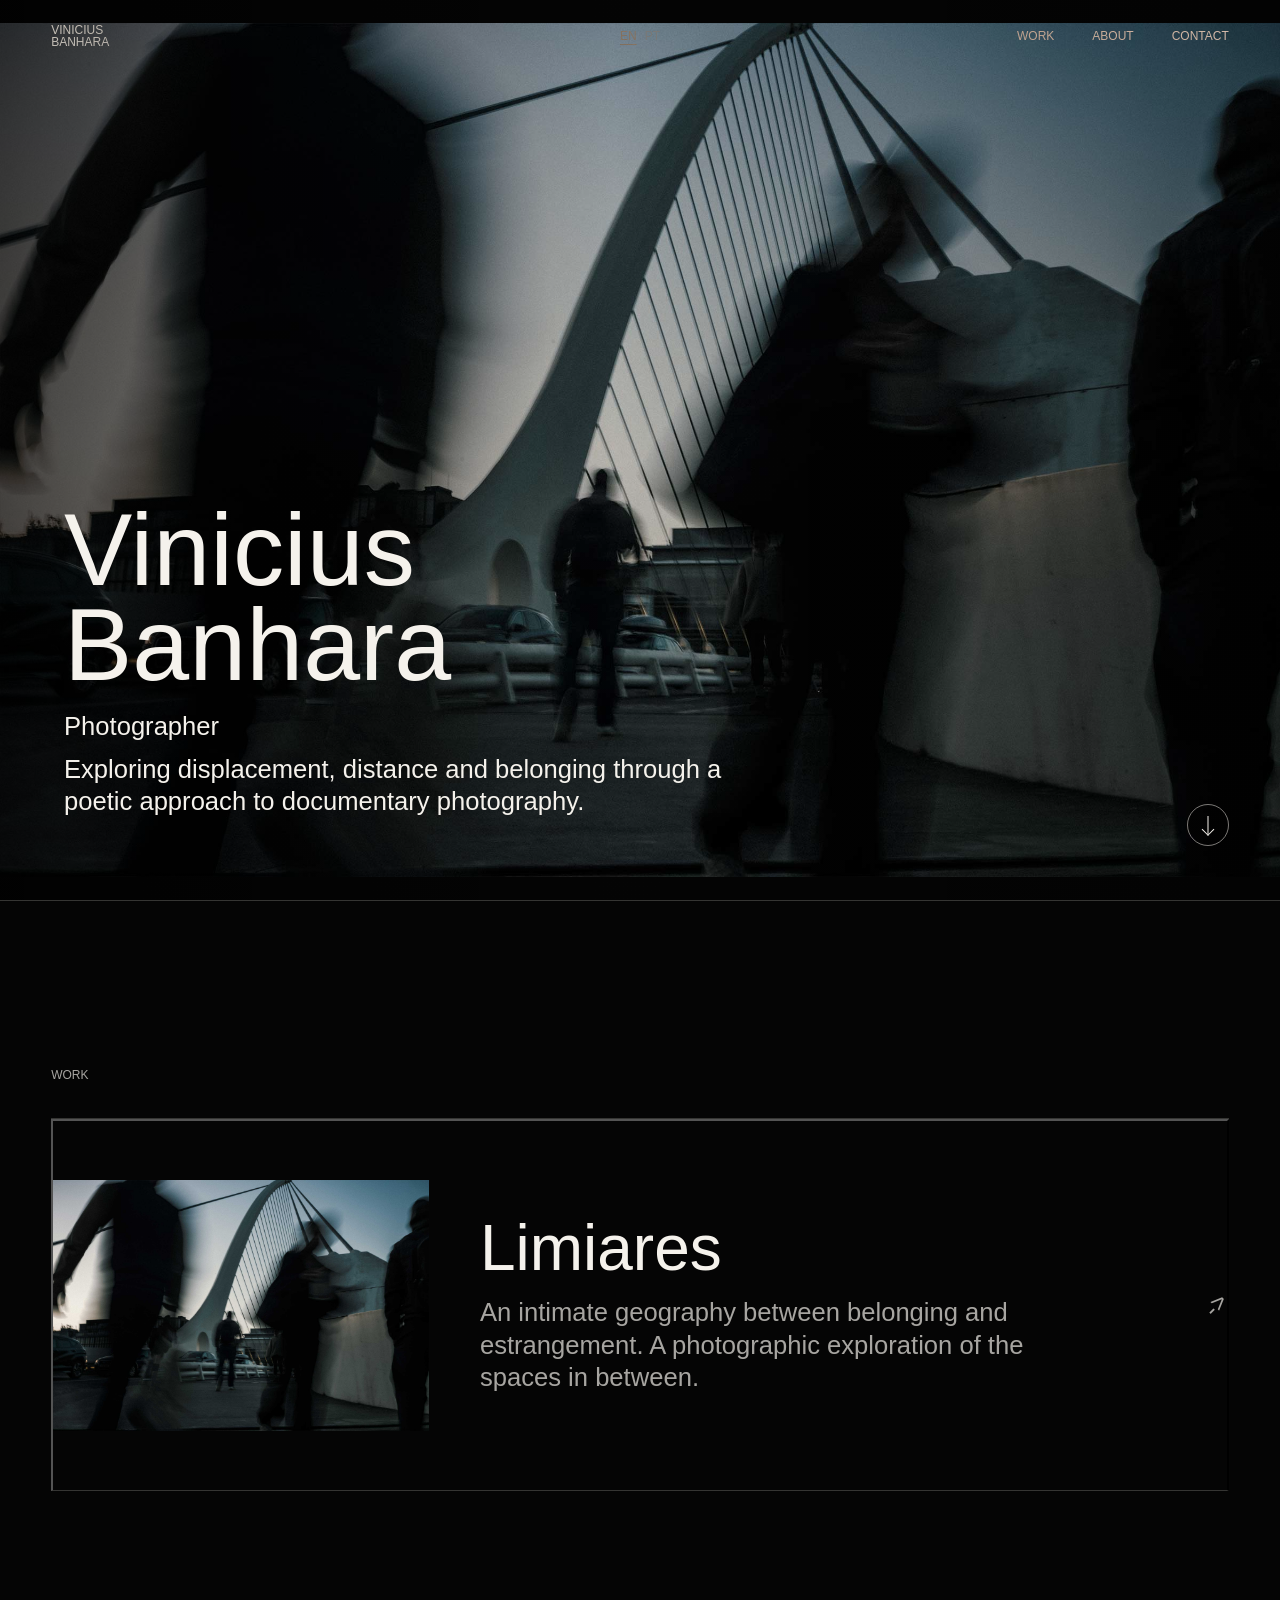
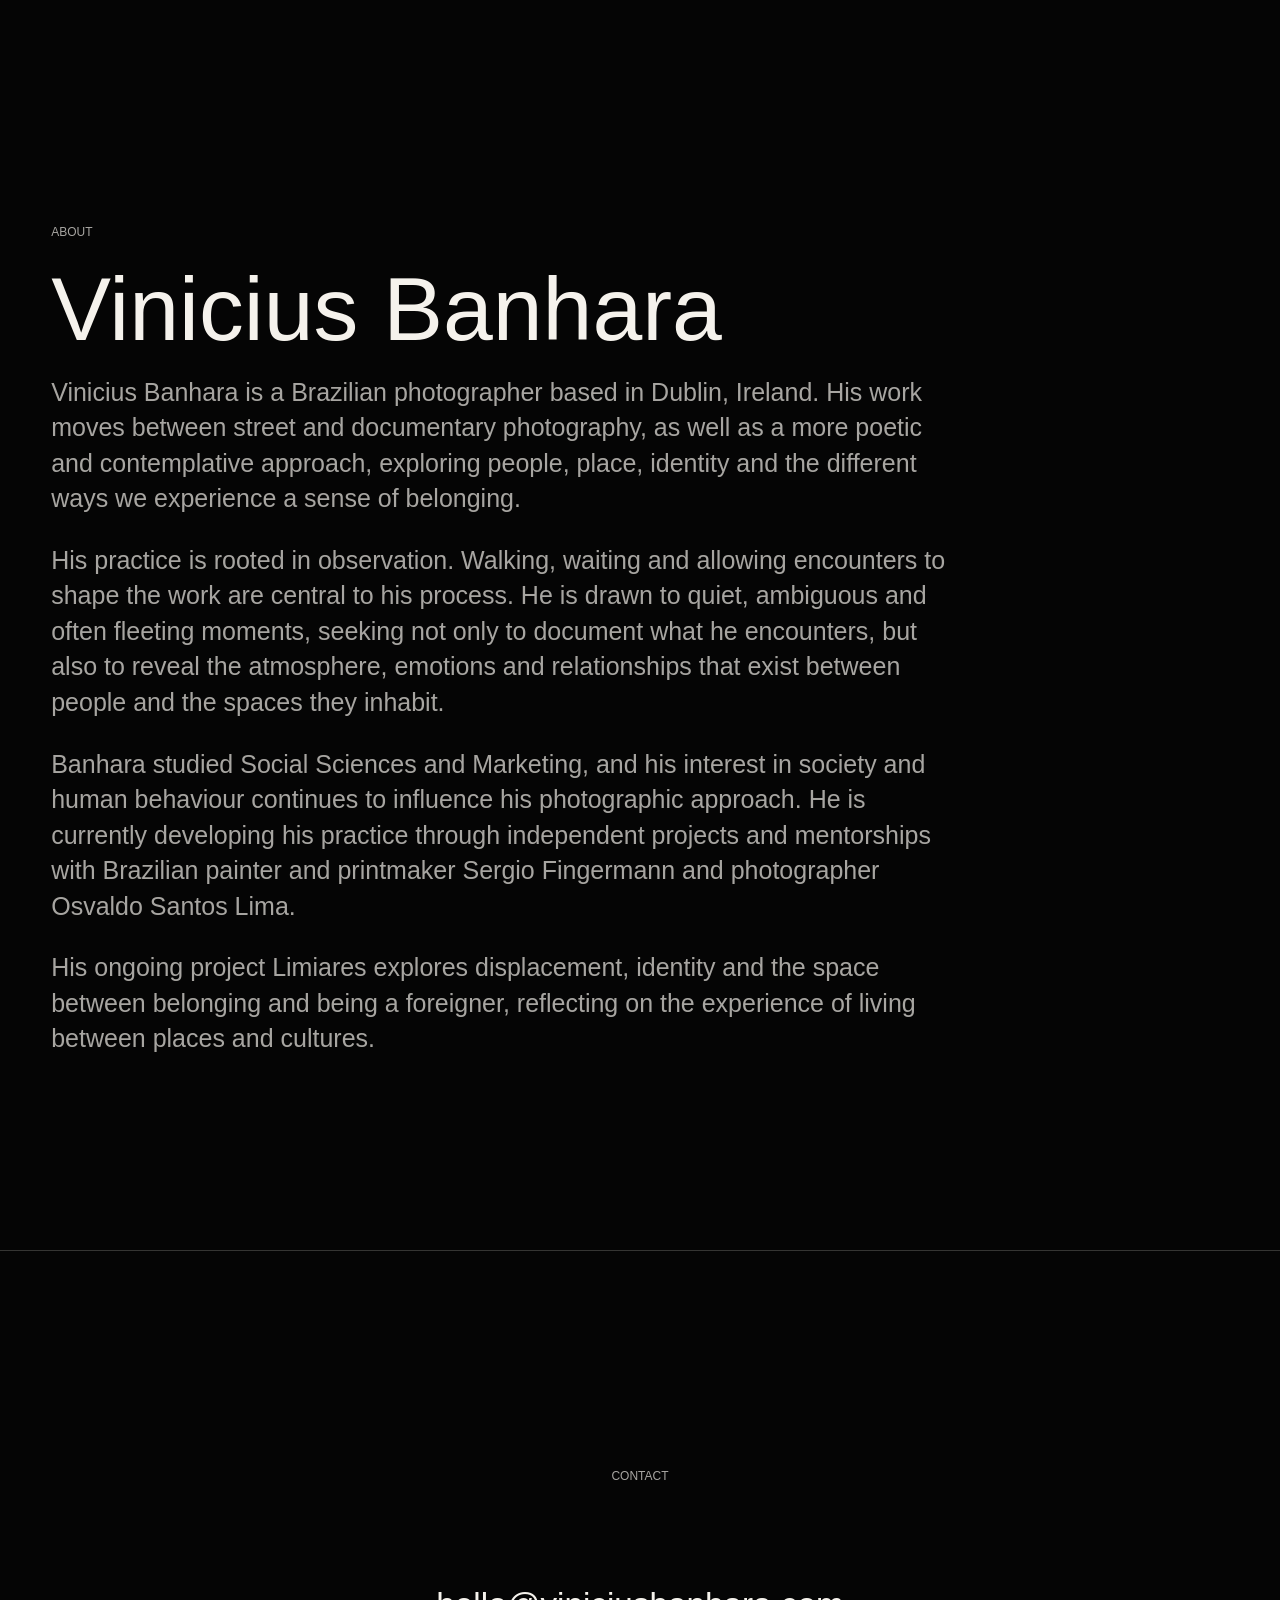
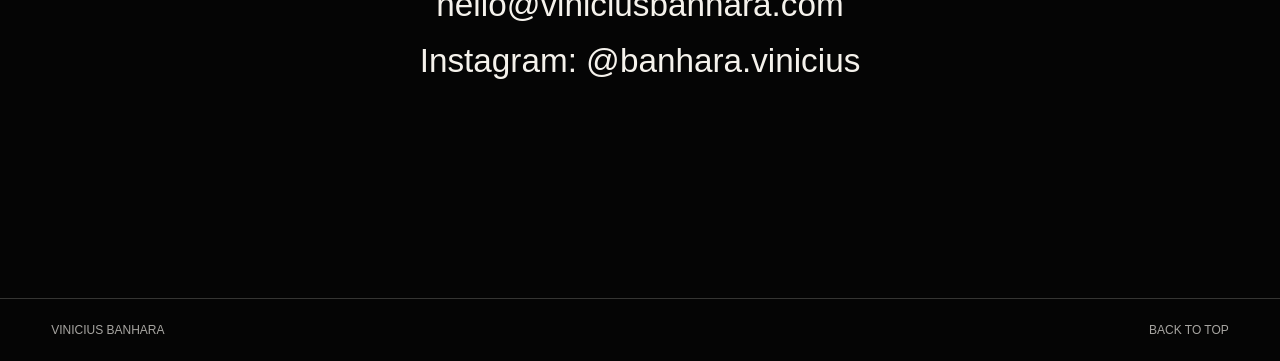
==== public/index.html @ 07225d5d "Serve Cloudflare assets from public directory" ====
<!doctype html>
<html lang="en">
  <head>
    <meta charset="utf-8">
    <meta name="viewport" content="width=device-width, initial-scale=1">
    <title>Vinicius Banhara - Photography</title>
    <meta name="description" content="Documentary photography by Vinicius Banhara, a Brazilian photographer based in Dublin.">
    <link rel="stylesheet" href="styles.css">
  </head>
  <body>
    <div class="grain" aria-hidden="true"></div>
    <div class="cursor" aria-hidden="true"></div>

    <header class="site-header" data-invert>
      <a class="brand" href="#home" aria-label="Vinicius Banhara home">
        <span>Vinicius</span>
        <span>Banhara</span>
      </a>
      <div class="language-switch" aria-label="Language">
        <button type="button" data-language="en" aria-pressed="true">EN</button>
        <button type="button" data-language="pt" aria-pressed="false">PT</button>
      </div>
      <button class="menu-toggle" type="button" aria-controls="siteNav" aria-expanded="false">
        <span class="menu-label">Menu</span>
        <span class="menu-icon" aria-hidden="true"></span>
      </button>
      <nav class="site-nav" id="siteNav" aria-label="Primary navigation">
        <a href="#work">Work</a>
        <a href="#about">About</a>
        <a href="#contact">Contact</a>
      </nav>
    </header>

    <main>
      <section id="home" class="hero-stack" aria-label="Selected photographs">
        <article class="hero-frame is-active">
          <img src="assets/limiares/limiares-01.jpg" alt="Photograph from the Limiares series.">
        </article>
        <article class="hero-frame">
          <img src="assets/limiares/limiares-02.jpg" alt="Photograph from the Limiares series.">
        </article>
        <article class="hero-frame">
          <img src="assets/limiares/limiares-03.jpg" alt="Photograph from the Limiares series.">
        </article>
        <article class="hero-frame">
          <img src="assets/limiares/limiares-04.jpg" alt="Photograph from the Limiares series.">
        </article>
        <article class="hero-frame">
          <img src="assets/limiares/limiares-05.jpg" alt="Photograph from the Limiares series.">
        </article>
        <div class="hero-caption">
          <h1>Vinicius Banhara</h1>
          <p>Photographer</p>
          <p>Exploring displacement, distance and belonging through a poetic approach to documentary photography.</p>
        </div>
        <button class="scroll-cue" type="button" data-scroll-target="#work" aria-label="Scroll to work">
          <span></span>
        </button>
      </section>

      <section id="work" class="section work-section">
        <div class="section-kicker">Work</div>
        <div class="project-list" id="projectList" aria-label="Photography projects"></div>
      </section>

      <section id="about" class="section about-section">
        <div class="about-copy">
          <div class="section-kicker">About</div>
          <h2>Vinicius Banhara</h2>
          <p>Vinicius Banhara is a Brazilian photographer based in Dublin, Ireland. His work moves between street and documentary photography, as well as a more poetic and contemplative approach, exploring people, place, identity and the different ways we experience a sense of belonging.</p>
          <p>His practice is rooted in observation. Walking, waiting and allowing encounters to shape the work are central to his process. He is drawn to quiet, ambiguous and often fleeting moments, seeking not only to document what he encounters, but also to reveal the atmosphere, emotions and relationships that exist between people and the spaces they inhabit.</p>
          <p>Banhara studied Social Sciences and Marketing, and his interest in society and human behaviour continues to influence his photographic approach. He is currently developing his practice through independent projects and mentorships with Brazilian painter and printmaker Sergio Fingermann and photographer Osvaldo Santos Lima.</p>
          <p>His ongoing project <em>Limiares</em> explores displacement, identity and the space between belonging and being a foreigner, reflecting on the experience of living between places and cultures.</p>
        </div>
      </section>

      <section id="contact" class="section contact-section">
        <div>
          <div class="section-kicker">Contact</div>
        </div>
        <address>
          <a href="mailto:hello@viniciusbanhara.com">hello@viniciusbanhara.com</a>
          <a href="https://www.instagram.com/banhara.vinicius/" target="_blank" rel="noreferrer">Instagram: @banhara.vinicius</a>
        </address>
      </section>
    </main>

    <footer class="site-footer">
      <span>Vinicius Banhara</span>
      <a href="#home">Back to top</a>
    </footer>

    <aside class="project-view" id="projectView" aria-hidden="true" aria-label="Project details">
      <button class="close-project" type="button" aria-label="Close project">Close</button>
      <div class="project-view-header">
        <p id="projectCounter"></p>
        <h2 id="projectTitle"></h2>
        <div id="projectText"></div>
      </div>
      <div class="project-preface" id="projectPreface"></div>
      <div class="project-images" id="projectImages"></div>
    </aside>

    <script src="projects-data.js"></script>
    <script src="script.js"></script>
  </body>
</html>
---- public/styles.css ----
:root {
  --black: #050505;
  --white: #f5f2ec;
  --paper: #e8e3da;
  --muted: rgba(245, 242, 236, 0.68);
  --line: rgba(245, 242, 236, 0.2);
  --dark-line: rgba(5, 5, 5, 0.16);
  --header-h: 72px;
}

* {
  box-sizing: border-box;
}

html {
  scroll-behavior: smooth;
  background: var(--black);
}

body {
  margin: 0;
  color: var(--white);
  background: var(--black);
  font-family: Arial, Helvetica, sans-serif;
  letter-spacing: 0;
  cursor: auto;
}

body.menu-open {
  overflow: hidden;
}

img {
  display: block;
  width: 100%;
}

a {
  color: inherit;
  text-decoration: none;
}

button {
  font: inherit;
}

.grain {
  display: none;
}

.cursor {
  display: none;
}

.site-header {
  position: fixed;
  top: 0;
  left: 0;
  right: 0;
  z-index: 50;
  height: var(--header-h);
  display: flex;
  align-items: center;
  justify-content: space-between;
  padding: 22px clamp(18px, 4vw, 54px);
  color: var(--white);
  mix-blend-mode: difference;
  transition: background 220ms ease, color 220ms ease, box-shadow 220ms ease, padding 220ms ease, height 220ms ease;
}

.site-header.is-solid {
  height: 58px;
  padding-top: 16px;
  padding-bottom: 16px;
  color: var(--black);
  background: rgba(245, 242, 236, 0.96);
  box-shadow: 0 1px 0 rgba(5, 5, 5, 0.12);
  mix-blend-mode: normal;
  backdrop-filter: blur(12px);
}

.brand {
  position: relative;
  z-index: 2;
  display: grid;
  gap: 0;
  font-size: 12px;
  line-height: 1;
  text-transform: uppercase;
}

.site-nav {
  display: flex;
  gap: clamp(16px, 3vw, 38px);
  font-size: 12px;
  text-transform: uppercase;
}

.language-switch {
  position: absolute;
  left: 50%;
  display: inline-flex;
  gap: 8px;
  transform: translateX(-50%);
  font-size: 12px;
  text-transform: uppercase;
}

.language-switch button {
  padding: 0;
  border: 0;
  color: currentColor;
  background: transparent;
  opacity: 0.45;
  cursor: pointer;
}

.language-switch button.is-active {
  opacity: 1;
  text-decoration: underline;
  text-underline-offset: 4px;
}

.menu-toggle {
  position: relative;
  z-index: 2;
  display: none;
  align-items: center;
  justify-content: flex-end;
  gap: 12px;
  min-width: 96px;
  min-height: 44px;
  padding: 0 0 0 16px;
  border: 0;
  color: currentColor;
  background: transparent;
  font-size: 12px;
  line-height: 1;
  text-transform: uppercase;
  touch-action: manipulation;
  cursor: pointer;
}

.menu-icon {
  position: relative;
  display: block;
  width: 34px;
  height: 12px;
}

.menu-icon::before,
.menu-icon::after {
  content: "";
  position: absolute;
  left: 0;
  width: 100%;
  height: 1px;
  background: currentColor;
  transition: top 220ms ease, transform 220ms ease;
}

.menu-icon::before {
  top: 1px;
}

.menu-icon::after {
  top: 10px;
}

.site-nav a,
.site-footer a,
address a {
  position: relative;
}

.site-nav a::after,
.site-footer a::after,
address a::after {
  content: "";
  position: absolute;
  left: 0;
  right: 0;
  bottom: -5px;
  height: 1px;
  background: currentColor;
  transform: scaleX(0);
  transform-origin: left;
  transition: transform 220ms ease;
}

.site-nav a:hover::after,
.site-footer a:hover::after,
address a:hover::after {
  transform: scaleX(1);
}

.hero-stack {
  position: relative;
  height: 100svh;
  min-height: 620px;
  overflow: hidden;
  background: var(--black);
}

.hero-frame {
  position: absolute;
  inset: 0;
  height: 100%;
  overflow: hidden;
  background: var(--black);
  opacity: 0;
  transition: opacity 1200ms ease;
}

.hero-frame img {
  height: 100%;
  object-fit: contain;
  filter: none;
  opacity: 1;
}

.hero-frame.is-active {
  opacity: 1;
}

.hero-frame::after {
  content: "";
  position: absolute;
  inset: 0;
  background: linear-gradient(90deg, rgba(0,0,0,0.72), rgba(0,0,0,0.18) 48%, rgba(0,0,0,0.42));
}

.hero-caption {
  position: absolute;
  z-index: 20;
  left: clamp(18px, 5vw, 72px);
  bottom: clamp(32px, 8vh, 96px);
  width: min(680px, calc(100vw - 36px));
  pointer-events: none;
}

.eyebrow,
.section-kicker,
.caption-meta,
.project-card span,
.print-card span,
.project-view-header p {
  margin: 0;
  font-size: 12px;
  line-height: 1.35;
  text-transform: uppercase;
  color: var(--muted);
}

.hero-caption h1 {
  margin: 18px 0 18px;
  max-width: 760px;
  font-size: clamp(48px, 8vw, 112px);
  line-height: 0.92;
  font-weight: 400;
}

.hero-caption p {
  margin: 0 0 10px;
  max-width: 720px;
  font-size: clamp(18px, 2vw, 28px);
  line-height: 1.28;
}

.scroll-cue {
  position: fixed;
  right: clamp(18px, 4vw, 54px);
  bottom: clamp(28px, 6vh, 72px);
  z-index: 24;
  width: 42px;
  height: 42px;
  padding: 0;
  border: 1px solid rgba(245,242,236,0.5);
  border-radius: 50%;
  color: var(--white);
  background: transparent;
  cursor: pointer;
}

.scroll-cue span {
  position: absolute;
  left: 50%;
  top: 11px;
  width: 1px;
  height: 18px;
  background: currentColor;
  transform: translateX(-50%);
}

.scroll-cue span::after {
  content: "";
  position: absolute;
  left: -4px;
  bottom: 0;
  width: 8px;
  height: 8px;
  border-right: 1px solid currentColor;
  border-bottom: 1px solid currentColor;
  transform: rotate(45deg);
}

.section {
  position: relative;
  z-index: 30;
  padding: clamp(96px, 13vw, 180px) clamp(18px, 4vw, 54px);
  background: var(--black);
}

.work-section {
  border-top: 1px solid var(--line);
}

.project-list {
  margin-top: 34px;
  border-top: 1px solid var(--line);
}

.project-card {
  display: grid;
  grid-template-columns: minmax(220px, 0.62fr) 1fr 90px;
  gap: clamp(16px, 4vw, 52px);
  align-items: center;
  min-height: 360px;
  padding: 44px 0;
  border-bottom: 1px solid var(--line);
  color: var(--white);
  background: transparent;
  width: 100%;
  text-align: left;
  cursor: pointer;
}

.project-card img {
  aspect-ratio: 4 / 3;
  object-fit: contain;
  filter: grayscale(1) contrast(1.08);
  background: var(--black);
}

.project-card.is-unfiltered img {
  filter: none;
  object-fit: contain;
  background: var(--black);
}

.project-card h3 {
  margin: 0;
  font-size: clamp(30px, 5vw, 76px);
  line-height: 0.95;
  font-weight: 400;
}

.project-card p {
  margin: 18px 0 0;
  max-width: 560px;
  color: var(--muted);
  font-size: clamp(18px, 2vw, 28px);
  line-height: 1.26;
}

.project-card .arrow {
  justify-self: end;
  font-size: 24px;
  transform: rotate(-45deg);
  transition: transform 220ms ease;
}

.project-card:hover .arrow {
  transform: translateX(8px) rotate(-45deg);
}

.prints-section {
  display: none;
  background: var(--paper);
  color: var(--black);
}

.prints-section .section-kicker,
.prints-section .print-card span {
  color: rgba(5, 5, 5, 0.58);
}

.prints-grid {
  display: grid;
  grid-template-columns: 1.15fr 0.8fr 0.8fr;
  gap: clamp(18px, 3vw, 34px);
  align-items: end;
}

.print-lead h2 {
  margin: 24px 0 18px;
  max-width: 620px;
  font-size: clamp(38px, 6vw, 86px);
  line-height: 0.94;
  font-weight: 400;
}

.print-lead p {
  margin: 0;
  max-width: 430px;
  line-height: 1.55;
}

.print-card {
  border-top: 1px solid var(--dark-line);
  padding-top: 18px;
}

.print-card img {
  aspect-ratio: 4 / 5;
  object-fit: cover;
  filter: grayscale(1);
  margin-bottom: 18px;
}

.print-card p {
  margin: 0 0 6px;
}

.about-section {
  display: block;
  min-height: 100vh;
}

.portrait-wrap {
  max-width: 280px;
  overflow: hidden;
  border: 1px solid var(--line);
}

.portrait-wrap img {
  aspect-ratio: 1;
  height: auto;
  object-fit: cover;
  filter: grayscale(1) contrast(1.12);
}

.about-copy h2,
.contact-section h2 {
  margin: 28px 0 24px;
  font-size: clamp(42px, 7vw, 98px);
  line-height: 0.92;
  font-weight: 400;
}

.about-copy p {
  margin: 0 0 1.05em;
  max-width: 900px;
  font-size: clamp(18px, 2vw, 25px);
  line-height: 1.42;
  color: var(--muted);
}

.contact-section {
  display: grid;
  justify-items: center;
  text-align: center;
  min-height: 72vh;
  align-items: center;
  border-top: 1px solid var(--line);
}

address {
  display: grid;
  gap: 18px;
  font-style: normal;
  font-size: clamp(20px, 2.6vw, 34px);
  justify-items: center;
}

.site-footer {
  position: relative;
  z-index: 30;
  display: flex;
  justify-content: space-between;
  padding: 24px clamp(18px, 4vw, 54px);
  border-top: 1px solid var(--line);
  color: var(--muted);
  background: var(--black);
  font-size: 12px;
  text-transform: uppercase;
}

.project-view {
  position: fixed;
  inset: 0;
  z-index: 70;
  overflow: auto;
  background: var(--paper);
  color: var(--black);
  transform: translateY(100%);
  transition: transform 520ms cubic-bezier(.16, 1, .3, 1);
  visibility: hidden;
}

.project-view.is-open {
  transform: translateY(0);
  visibility: visible;
}

.close-project {
  position: fixed;
  top: calc(var(--header-h) + 18px);
  right: clamp(18px, 4vw, 54px);
  z-index: 2;
  padding: 0;
  border: 0;
  border-bottom: 1px solid currentColor;
  background: transparent;
  color: var(--black);
  text-transform: uppercase;
  cursor: pointer;
}

.project-view-header {
  min-height: 82vh;
  display: grid;
  align-content: end;
  padding: 96px clamp(18px, 4vw, 54px) 54px;
}

.project-view-header h2 {
  margin: 18px 0 22px;
  max-width: 980px;
  font-size: clamp(52px, 10vw, 160px);
  line-height: 0.86;
  font-weight: 400;
}

.project-view-header p {
  color: rgba(5, 5, 5, 0.6);
}

#projectText {
  max-width: 560px;
  text-transform: none;
}

#projectText p {
  margin: 0 0 0.95em;
  font-size: clamp(18px, 2vw, 28px);
  line-height: 1.32;
}

.project-preface {
  padding: 0 clamp(18px, 4vw, 54px) clamp(60px, 8vw, 110px);
}

.project-preface:empty {
  display: none;
}

.project-preface-inner {
  max-width: 780px;
  margin-left: auto;
  border-top: 1px solid var(--dark-line);
  padding-top: clamp(24px, 4vw, 44px);
}

.project-preface-inner p {
  margin: 0 0 1.1em;
  font-size: clamp(17px, 1.55vw, 23px);
  line-height: 1.58;
}

.project-images {
  display: grid;
  gap: clamp(24px, 8vw, 120px);
  padding: 0 clamp(18px, 4vw, 54px) clamp(80px, 10vw, 150px);
}

.project-images img {
  width: min(100%, 1280px);
  max-height: 92vh;
  object-fit: contain;
  filter: grayscale(1) contrast(1.05);
}

.project-view.is-unfiltered .project-images img {
  filter: none;
  height: auto;
  max-height: none;
  object-fit: contain;
}

.project-images figure {
  margin: 0;
}

.project-images figure:nth-child(even) {
  justify-self: end;
  width: min(78vw, 940px);
}

.project-images figure:nth-child(odd) {
  justify-self: start;
  width: min(88vw, 1220px);
}

.project-images figcaption {
  margin-top: 12px;
  color: rgba(5, 5, 5, 0.55);
  font-size: 12px;
  text-transform: uppercase;
}

@media (max-width: 820px) {
  body {
    cursor: auto;
  }

  .cursor {
    display: none;
  }

  .site-header {
    z-index: 90;
    align-items: center;
    height: 72px;
    padding: 18px 20px;
    mix-blend-mode: normal;
  }

  .site-header.is-solid {
    height: 58px;
    padding-top: 14px;
    padding-bottom: 14px;
  }

  .menu-toggle {
    display: inline-flex;
    position: relative;
    z-index: 5;
    cursor: pointer;
  }

  .site-nav {
    position: fixed;
    inset: 0;
    z-index: 1;
    display: grid;
    align-content: start;
    justify-items: start;
    gap: clamp(14px, 3vh, 26px);
    width: 100%;
    max-width: 100%;
    min-height: 100dvh;
    padding: clamp(104px, 16vh, 132px) 20px 34px;
    overflow-y: auto;
    color: var(--white);
    background: rgba(5, 5, 5, 0.98);
    font-size: clamp(48px, 14vw, 84px);
    line-height: 0.88;
    letter-spacing: 0;
    opacity: 0;
    pointer-events: none;
    transform: translateY(-18px);
    transition: opacity 260ms ease, transform 360ms cubic-bezier(.16, 1, .3, 1);
  }

  .site-nav::after {
    content: "Brazilian photographer based in Dublin";
    align-self: end;
    margin-top: clamp(36px, 8vh, 72px);
    color: var(--muted);
    font-size: 12px;
    line-height: 1.35;
    text-transform: uppercase;
  }

  .site-nav a::after {
    bottom: -10px;
  }

  body.menu-open .site-header {
    color: var(--white);
    height: 72px;
    padding-top: 18px;
    padding-bottom: 18px;
    background: rgba(5, 5, 5, 0.98);
    box-shadow: none;
  }

  body.menu-open .site-nav {
    opacity: 1;
    pointer-events: auto;
    transform: translateY(0);
  }

  body.menu-open .menu-label {
    font-size: 0;
  }

  body.menu-open .menu-label::after {
    content: "Close";
    font-size: 12px;
  }

  body[data-language="pt"].menu-open .menu-label::after {
    content: "Fechar";
  }

  body.menu-open .menu-icon::before {
    top: 6px;
    transform: rotate(42deg);
  }

  body.menu-open .menu-icon::after {
    top: 6px;
    transform: rotate(-42deg);
  }

  .hero-caption {
    position: absolute;
    top: 54vh;
    bottom: auto;
  }

  .scroll-cue {
    display: none;
  }

  .about-section,
  .contact-section,
  .prints-grid {
    grid-template-columns: 1fr;
  }

  .project-card {
    grid-template-columns: 1fr;
    min-height: auto;
  }

  .project-card p {
    grid-column: auto;
  }

  .project-card .arrow {
    grid-column: auto;
    grid-row: auto;
    justify-self: start;
  }

  .print-card img {
    aspect-ratio: 16 / 11;
  }

  .about-section {
    min-height: auto;
  }

  .project-view-header {
    min-height: 68vh;
    padding-top: 120px;
  }

  .close-project {
    top: 92px;
    right: 20px;
  }
}

@media (prefers-reduced-motion: reduce) {
  *,
  *::before,
  *::after {
    scroll-behavior: auto !important;
    transition: none !important;
    animation: none !important;
  }
}
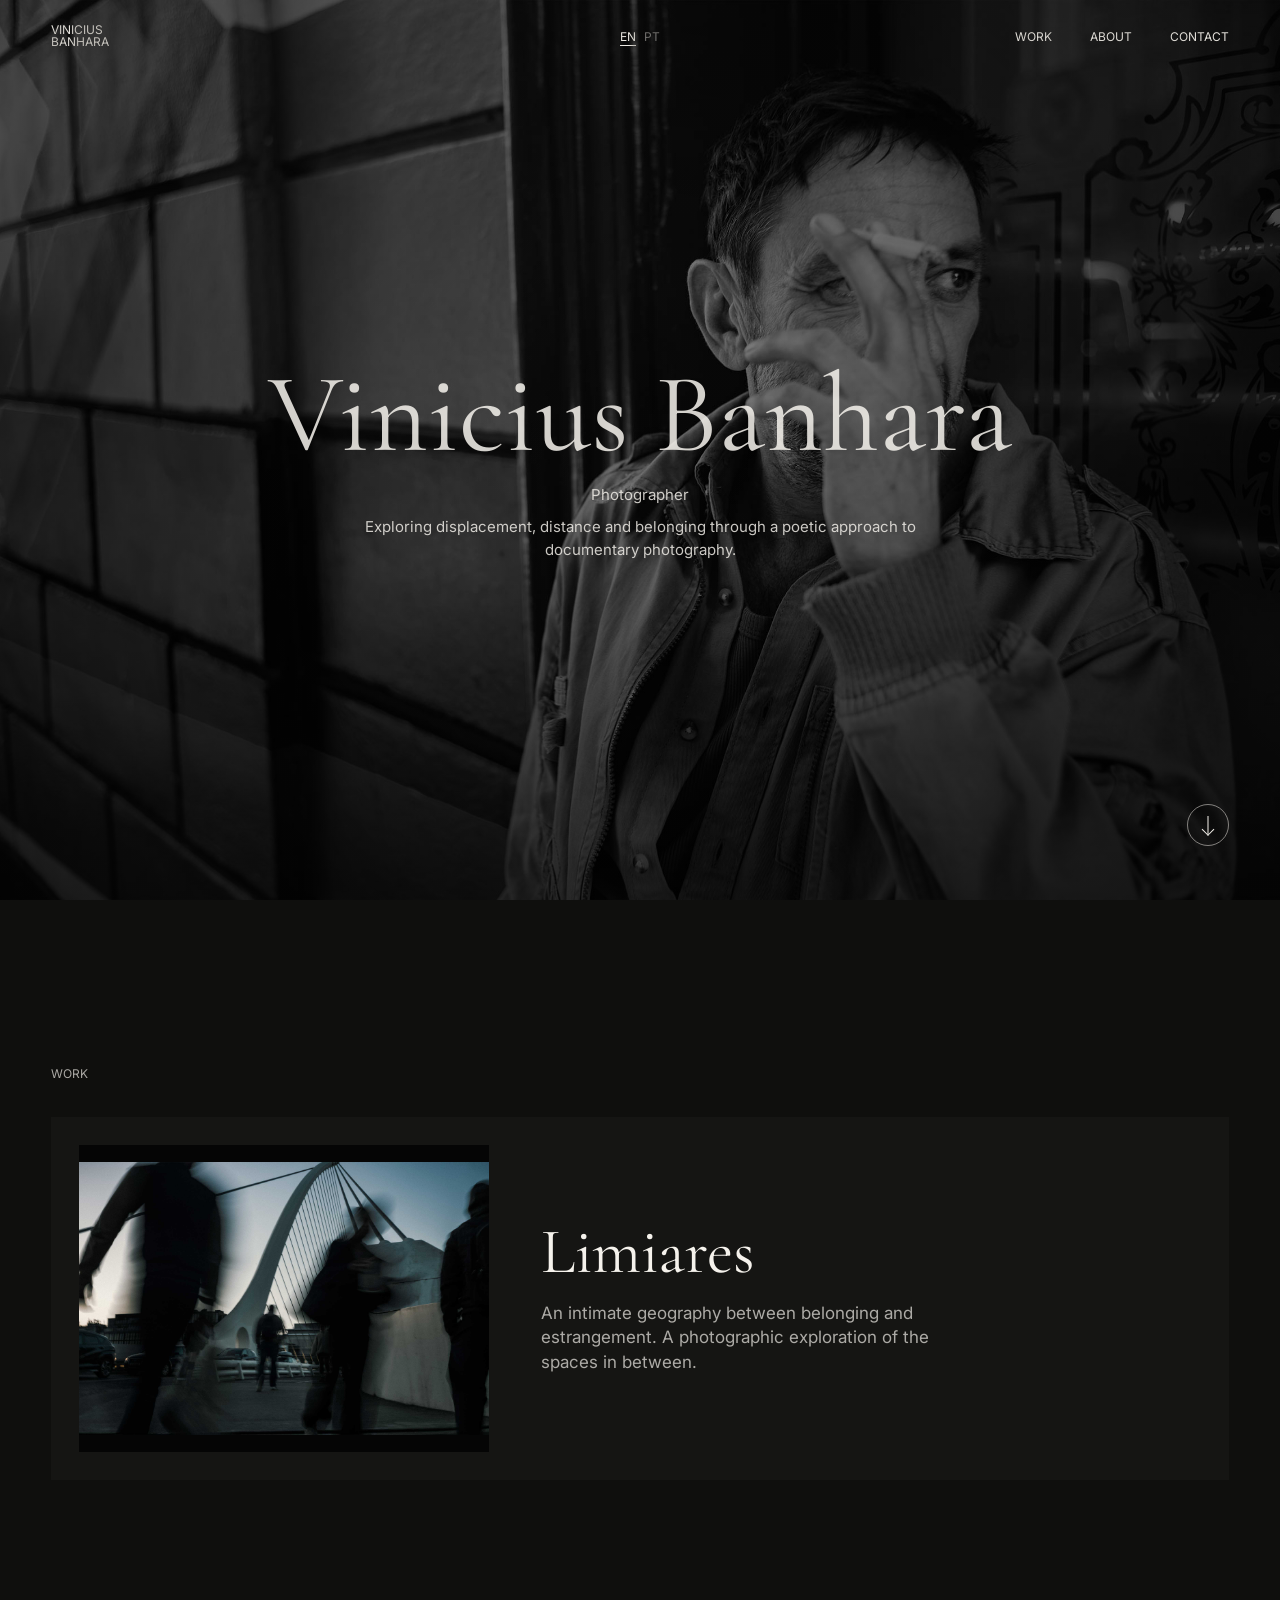
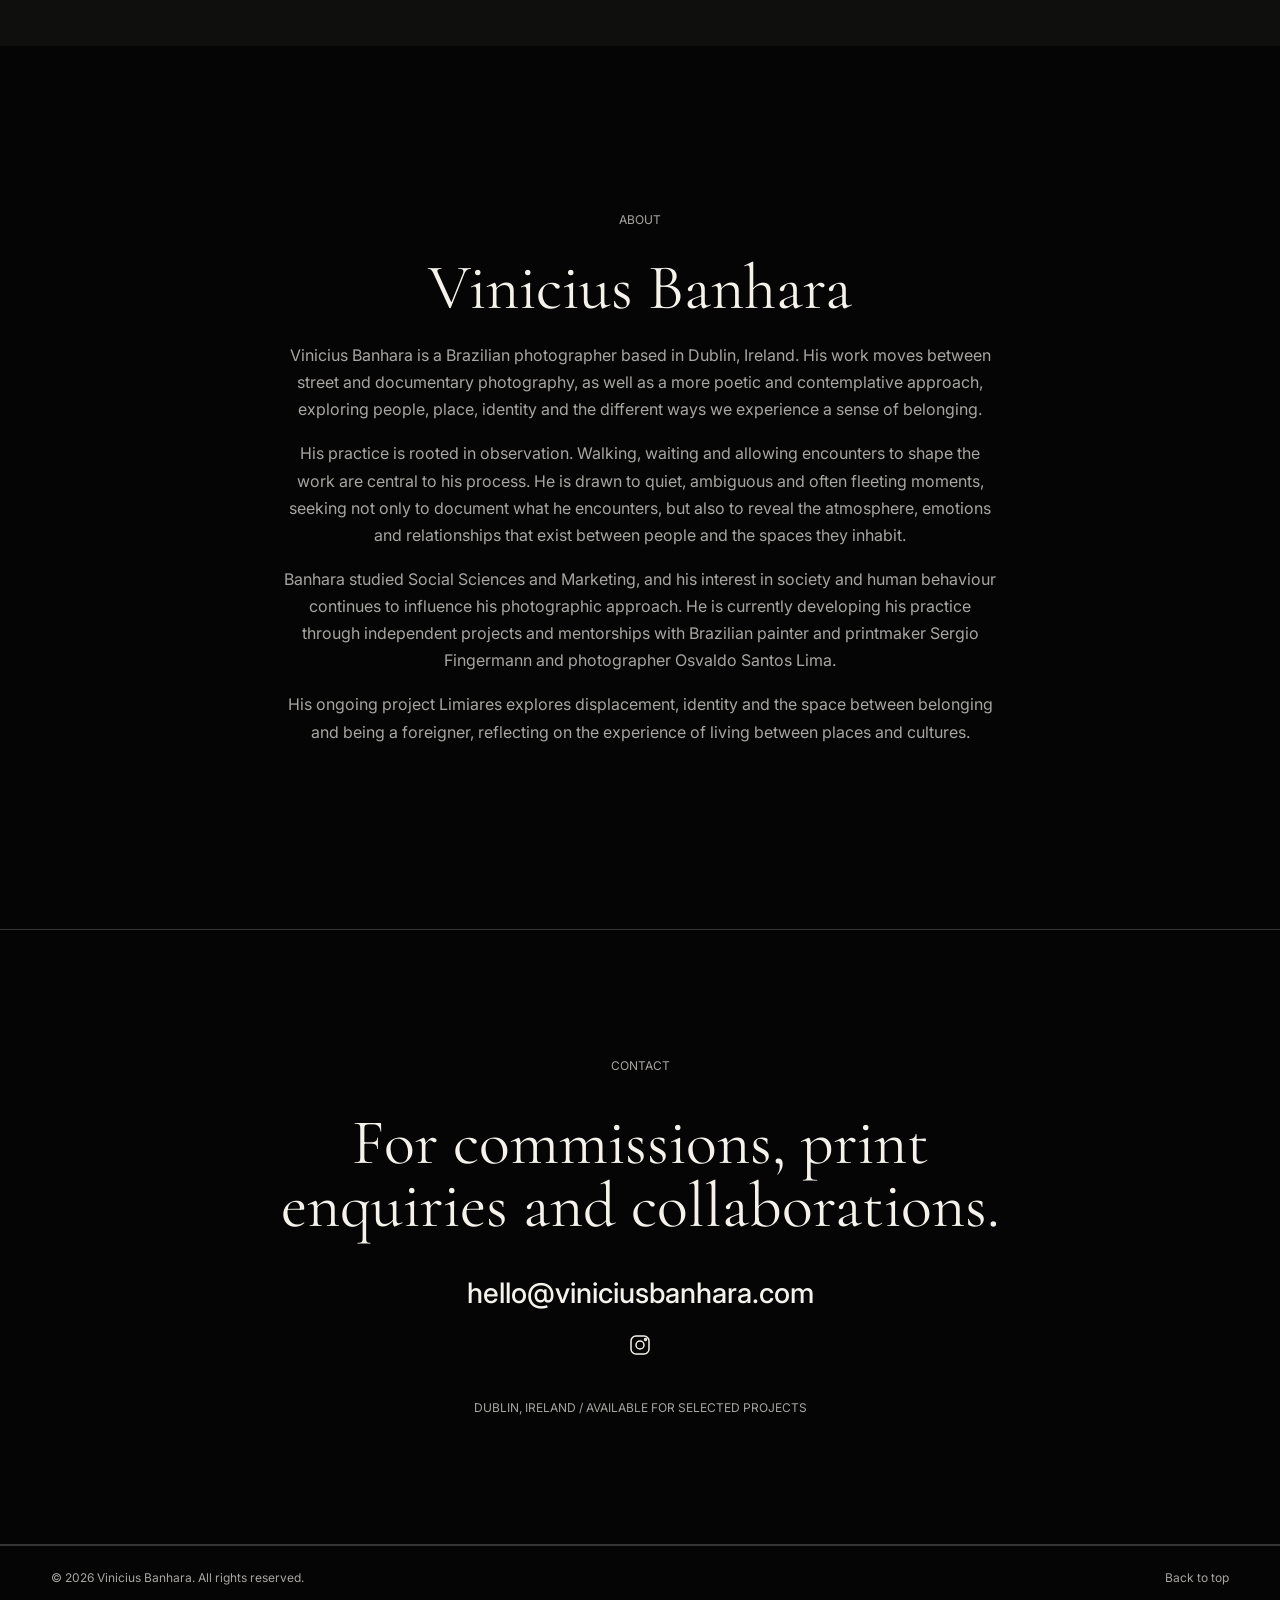
==== commit 5567d784: "Update portfolio gallery and contact layout" ====
--- a/public/index.html
+++ b/public/index.html
@@ -5,7 +5,7 @@
     <meta name="viewport" content="width=device-width, initial-scale=1">
     <title>Vinicius Banhara - Photography</title>
     <meta name="description" content="Documentary photography by Vinicius Banhara, a Brazilian photographer based in Dublin.">
-    <link rel="stylesheet" href="styles.css">
+    <link rel="stylesheet" href="styles.css?v=20260831-v4">
   </head>
   <body>
     <div class="grain" aria-hidden="true"></div>
@@ -34,19 +34,19 @@
     <main>
       <section id="home" class="hero-stack" aria-label="Selected photographs">
         <article class="hero-frame is-active">
-          <img src="assets/limiares/limiares-01.jpg" alt="Photograph from the Limiares series.">
+          <img src="assets/home/home-01.jpg" alt="Vinicius Banhara hero photograph.">
         </article>
         <article class="hero-frame">
-          <img src="assets/limiares/limiares-02.jpg" alt="Photograph from the Limiares series.">
+          <img src="assets/home/home-02.jpg" alt="Vinicius Banhara hero photograph.">
         </article>
         <article class="hero-frame">
-          <img src="assets/limiares/limiares-03.jpg" alt="Photograph from the Limiares series.">
+          <img src="assets/home/home-03.jpg" alt="Vinicius Banhara hero photograph.">
         </article>
         <article class="hero-frame">
-          <img src="assets/limiares/limiares-04.jpg" alt="Photograph from the Limiares series.">
+          <img src="assets/home/home-04.jpg" alt="Vinicius Banhara hero photograph.">
         </article>
         <article class="hero-frame">
-          <img src="assets/limiares/limiares-05.jpg" alt="Photograph from the Limiares series.">
+          <img src="assets/home/home-05.jpg" alt="Vinicius Banhara hero photograph.">
         </article>
         <div class="hero-caption">
           <h1>Vinicius Banhara</h1>
@@ -75,18 +75,26 @@
       </section>
 
       <section id="contact" class="section contact-section">
-        <div>
+        <div class="contact-inner">
           <div class="section-kicker">Contact</div>
+          <p class="contact-note">For commissions, print enquiries and collaborations.</p>
+          <address>
+            <a class="contact-email" href="mailto:hello@viniciusbanhara.com">hello@viniciusbanhara.com</a>
+            <a class="instagram-link" href="https://www.instagram.com/banhara.vinicius/" target="_blank" rel="noreferrer" aria-label="Instagram">
+              <svg viewBox="0 0 24 24" aria-hidden="true">
+                <rect x="3" y="3" width="18" height="18" rx="5"></rect>
+                <circle cx="12" cy="12" r="4"></circle>
+                <circle cx="17.5" cy="6.5" r="1"></circle>
+              </svg>
+            </a>
+          </address>
+          <p class="contact-meta">Dublin, Ireland / Available for selected projects</p>
         </div>
-        <address>
-          <a href="mailto:hello@viniciusbanhara.com">hello@viniciusbanhara.com</a>
-          <a href="https://www.instagram.com/banhara.vinicius/" target="_blank" rel="noreferrer">Instagram: @banhara.vinicius</a>
-        </address>
       </section>
     </main>
 
     <footer class="site-footer">
-      <span>Vinicius Banhara</span>
+      <span>© 2026 Vinicius Banhara. All rights reserved.</span>
       <a href="#home">Back to top</a>
     </footer>
 
@@ -98,10 +106,15 @@
         <div id="projectText"></div>
       </div>
       <div class="project-preface" id="projectPreface"></div>
-      <div class="project-images" id="projectImages"></div>
+      <div class="project-carousel" aria-label="Project image carousel">
+        <button class="carousel-button carousel-button-prev" type="button" data-carousel="prev" aria-label="Previous image"></button>
+        <div class="project-images" id="projectImages"></div>
+        <button class="carousel-button carousel-button-next" type="button" data-carousel="next" aria-label="Next image"></button>
+        <div class="project-image-counter" id="projectImageCounter"></div>
+      </div>
     </aside>
 
-    <script src="projects-data.js"></script>
-    <script src="script.js"></script>
+    <script src="projects-data.js?v=20260831-v4"></script>
+    <script src="script.js?v=20260831-v4"></script>
   </body>
 </html>
--- a/public/styles.css
+++ b/public/styles.css
@@ -1,5 +1,8 @@
+@import url("https://fonts.googleapis.com/css2?family=Cormorant+Garamond:wght@400;500&family=Inter:wght@400;500;600&display=swap");
+
 :root {
   --black: #050505;
+  --near-black: #0f0f0d;
   --white: #f5f2ec;
   --paper: #e8e3da;
   --muted: rgba(245, 242, 236, 0.68);
@@ -21,7 +24,7 @@
   margin: 0;
   color: var(--white);
   background: var(--black);
-  font-family: Arial, Helvetica, sans-serif;
+  font-family: "Inter", Arial, Helvetica, sans-serif;
   letter-spacing: 0;
   cursor: auto;
 }
@@ -214,7 +217,8 @@
 
 .hero-frame img {
   height: 100%;
-  object-fit: contain;
+  object-fit: cover;
+  object-position: center;
   filter: none;
   opacity: 1;
 }
@@ -227,16 +231,20 @@
   content: "";
   position: absolute;
   inset: 0;
-  background: linear-gradient(90deg, rgba(0,0,0,0.72), rgba(0,0,0,0.18) 48%, rgba(0,0,0,0.42));
+  background:
+    radial-gradient(circle at center, rgba(0, 0, 0, 0.08), rgba(0, 0, 0, 0.58) 78%),
+    linear-gradient(180deg, rgba(0,0,0,0.24), rgba(0,0,0,0.62));
 }
 
 .hero-caption {
   position: absolute;
   z-index: 20;
-  left: clamp(18px, 5vw, 72px);
-  bottom: clamp(32px, 8vh, 96px);
-  width: min(680px, calc(100vw - 36px));
+  left: 50%;
+  top: 52%;
+  width: min(760px, calc(100vw - 40px));
+  text-align: center;
   pointer-events: none;
+  transform: translate(-50%, -50%);
 }
 
 .eyebrow,
@@ -253,18 +261,21 @@
 }
 
 .hero-caption h1 {
-  margin: 18px 0 18px;
-  max-width: 760px;
-  font-size: clamp(48px, 8vw, 112px);
-  line-height: 0.92;
+  margin: 0 0 18px;
+  max-width: none;
+  font-family: "Cormorant Garamond", Georgia, serif;
+  font-size: 112px;
+  line-height: 0.9;
   font-weight: 400;
+  opacity: 0.86;
 }
 
 .hero-caption p {
-  margin: 0 0 10px;
-  max-width: 720px;
-  font-size: clamp(18px, 2vw, 28px);
-  line-height: 1.28;
+  margin: 0 auto 10px;
+  max-width: 560px;
+  font-size: 15px;
+  line-height: 1.5;
+  opacity: 0.82;
 }
 
 .scroll-cue {
@@ -312,27 +323,35 @@
 }
 
 .work-section {
-  border-top: 1px solid var(--line);
+  background: var(--near-black);
 }
 
 .project-list {
   margin-top: 34px;
-  border-top: 1px solid var(--line);
+  display: grid;
+  gap: 18px;
 }
 
 .project-card {
   display: grid;
-  grid-template-columns: minmax(220px, 0.62fr) 1fr 90px;
-  gap: clamp(16px, 4vw, 52px);
+  grid-template-columns: minmax(260px, 0.62fr) 1fr;
+  gap: 52px;
   align-items: center;
-  min-height: 360px;
-  padding: 44px 0;
-  border-bottom: 1px solid var(--line);
+  min-height: 320px;
+  padding: 28px;
+  border: 0;
   color: var(--white);
-  background: transparent;
+  background: rgba(255, 255, 255, 0.025);
   width: 100%;
   text-align: left;
   cursor: pointer;
+  transition: background 260ms ease;
+}
+
+.project-thumb {
+  margin: 0;
+  overflow: hidden;
+  background: var(--black);
 }
 
 .project-card img {
@@ -340,6 +359,7 @@
   object-fit: contain;
   filter: grayscale(1) contrast(1.08);
   background: var(--black);
+  transition: transform 700ms cubic-bezier(.16, 1, .3, 1), opacity 260ms ease;
 }
 
 .project-card.is-unfiltered img {
@@ -350,28 +370,27 @@
 
 .project-card h3 {
   margin: 0;
-  font-size: clamp(30px, 5vw, 76px);
-  line-height: 0.95;
+  font-family: "Cormorant Garamond", Georgia, serif;
+  font-size: 64px;
+  line-height: 0.96;
   font-weight: 400;
 }
 
 .project-card p {
   margin: 18px 0 0;
-  max-width: 560px;
+  max-width: 440px;
   color: var(--muted);
-  font-size: clamp(18px, 2vw, 28px);
-  line-height: 1.26;
-}
-
-.project-card .arrow {
-  justify-self: end;
-  font-size: 24px;
-  transform: rotate(-45deg);
-  transition: transform 220ms ease;
-}
-
-.project-card:hover .arrow {
-  transform: translateX(8px) rotate(-45deg);
+  font-size: 17px;
+  line-height: 1.45;
+}
+
+.project-card:hover {
+  background: rgba(255, 255, 255, 0.055);
+}
+
+.project-card:hover img {
+  transform: scale(1.075);
+  opacity: 0.9;
 }
 
 .prints-section {
@@ -424,7 +443,7 @@
 
 .about-section {
   display: block;
-  min-height: 100vh;
+  min-height: auto;
 }
 
 .portrait-wrap {
@@ -443,16 +462,23 @@
 .about-copy h2,
 .contact-section h2 {
   margin: 28px 0 24px;
-  font-size: clamp(42px, 7vw, 98px);
-  line-height: 0.92;
+  font-family: "Cormorant Garamond", Georgia, serif;
+  font-size: 64px;
+  line-height: 0.96;
   font-weight: 400;
 }
 
+.about-copy {
+  max-width: 760px;
+  margin: 0 auto;
+  text-align: center;
+}
+
 .about-copy p {
-  margin: 0 0 1.05em;
-  max-width: 900px;
-  font-size: clamp(18px, 2vw, 25px);
-  line-height: 1.42;
+  margin: 0 auto 1.05em;
+  max-width: 720px;
+  font-size: 16px;
+  line-height: 1.7;
   color: var(--muted);
 }
 
@@ -460,17 +486,65 @@
   display: grid;
   justify-items: center;
   text-align: center;
-  min-height: 72vh;
+  min-height: 52vh;
   align-items: center;
   border-top: 1px solid var(--line);
+  border-bottom: 1px solid var(--line);
+  padding-top: clamp(82px, 10vw, 140px);
+  padding-bottom: clamp(82px, 10vw, 140px);
+}
+
+.contact-inner {
+  display: grid;
+  justify-items: center;
+  gap: clamp(22px, 3vw, 38px);
+  width: min(920px, 100%);
+}
+
+.contact-note {
+  max-width: 760px;
+  margin: 0;
+  font-family: "Cormorant Garamond", Georgia, serif;
+  font-size: clamp(38px, 5vw, 76px);
+  line-height: 0.98;
+  font-weight: 400;
+  color: var(--white);
 }
 
 address {
   display: grid;
   gap: 18px;
   font-style: normal;
-  font-size: clamp(20px, 2.6vw, 34px);
+  font-size: clamp(20px, 2.2vw, 30px);
   justify-items: center;
+}
+
+.contact-email {
+  font-weight: 500;
+}
+
+.instagram-link {
+  display: inline-flex;
+  align-items: center;
+  justify-content: center;
+  width: 34px;
+  height: 34px;
+}
+
+.instagram-link svg {
+  width: 24px;
+  height: 24px;
+  fill: none;
+  stroke: currentColor;
+  stroke-width: 1.5;
+}
+
+.contact-meta {
+  margin: 0;
+  color: var(--muted);
+  font-size: 12px;
+  line-height: 1.4;
+  text-transform: uppercase;
 }
 
 .site-footer {
@@ -483,7 +557,7 @@
   color: var(--muted);
   background: var(--black);
   font-size: 12px;
-  text-transform: uppercase;
+  text-transform: none;
 }
 
 .project-view {
@@ -518,17 +592,18 @@
 }
 
 .project-view-header {
-  min-height: 82vh;
+  min-height: auto;
   display: grid;
-  align-content: end;
-  padding: 96px clamp(18px, 4vw, 54px) 54px;
+  align-content: start;
+  padding: 92px clamp(18px, 4vw, 54px) 28px;
 }
 
 .project-view-header h2 {
-  margin: 18px 0 22px;
+  margin: 0 0 24px;
   max-width: 980px;
-  font-size: clamp(52px, 10vw, 160px);
-  line-height: 0.86;
+  font-family: "Cormorant Garamond", Georgia, serif;
+  font-size: 78px;
+  line-height: 0.94;
   font-weight: 400;
 }
 
@@ -537,14 +612,15 @@
 }
 
 #projectText {
-  max-width: 560px;
+  max-width: 520px;
   text-transform: none;
 }
 
 #projectText p {
   margin: 0 0 0.95em;
-  font-size: clamp(18px, 2vw, 28px);
-  line-height: 1.32;
+  font-size: 15px;
+  line-height: 1.48;
+  text-transform: none;
 }
 
 .project-preface {
@@ -568,38 +644,52 @@
   line-height: 1.58;
 }
 
+.project-carousel {
+  position: relative;
+  display: grid;
+  grid-template-columns: clamp(18px, 4vw, 54px) 1fr auto auto clamp(18px, 4vw, 54px);
+  grid-template-areas:
+    "stage stage stage stage stage"
+    ". count prev next .";
+  column-gap: 10px;
+  row-gap: 18px;
+  min-height: auto;
+  padding: 0 0 clamp(42px, 5vw, 72px);
+}
+
 .project-images {
-  display: grid;
-  gap: clamp(24px, 8vw, 120px);
-  padding: 0 clamp(18px, 4vw, 54px) clamp(80px, 10vw, 150px);
+  grid-area: stage;
+  position: relative;
+  height: min(78svh, 920px);
+  overflow: hidden;
+  background: rgba(5, 5, 5, 0.055);
+  transition: height 280ms ease;
 }
 
 .project-images img {
-  width: min(100%, 1280px);
-  max-height: 92vh;
+  width: 100%;
+  height: 100%;
   object-fit: contain;
   filter: grayscale(1) contrast(1.05);
 }
 
 .project-view.is-unfiltered .project-images img {
   filter: none;
-  height: auto;
-  max-height: none;
   object-fit: contain;
 }
 
 .project-images figure {
+  position: absolute;
+  inset: 0;
   margin: 0;
-}
-
-.project-images figure:nth-child(even) {
-  justify-self: end;
-  width: min(78vw, 940px);
-}
-
-.project-images figure:nth-child(odd) {
-  justify-self: start;
-  width: min(88vw, 1220px);
+  opacity: 0;
+  pointer-events: none;
+  transition: opacity 360ms ease;
+}
+
+.project-images figure.is-active {
+  opacity: 1;
+  pointer-events: auto;
 }
 
 .project-images figcaption {
@@ -607,6 +697,76 @@
   color: rgba(5, 5, 5, 0.55);
   font-size: 12px;
   text-transform: uppercase;
+}
+
+.carousel-button {
+  position: relative;
+  display: inline-grid;
+  place-items: center;
+  z-index: 3;
+  width: 42px;
+  height: 42px;
+  border: 1px solid rgba(5, 5, 5, 0.28);
+  border-radius: 50%;
+  color: var(--black);
+  background: transparent;
+  font-size: 0;
+  line-height: 1;
+  cursor: pointer;
+  transition: background 220ms ease, color 220ms ease, transform 220ms ease;
+}
+
+.carousel-button::before,
+.carousel-button::after {
+  content: "";
+  position: absolute;
+  display: block;
+  background: currentColor;
+}
+
+.carousel-button::before {
+  display: none;
+}
+
+.carousel-button::after {
+  left: 50%;
+  top: 50%;
+  width: 9px;
+  height: 9px;
+  border-top: 1px solid currentColor;
+  border-right: 1px solid currentColor;
+  background: transparent;
+}
+
+.carousel-button:hover {
+  color: var(--paper);
+  background: var(--black);
+  transform: translateY(-2px);
+}
+
+.carousel-button-prev {
+  grid-area: prev;
+}
+
+.carousel-button-prev::after {
+  transform: translate(-50%, -50%) rotate(225deg);
+}
+
+.carousel-button-next {
+  grid-area: next;
+}
+
+.carousel-button-next::after {
+  transform: translate(-50%, -50%) rotate(45deg);
+}
+
+.project-image-counter {
+  grid-area: count;
+  align-self: center;
+  margin: 0;
+  color: rgba(5, 5, 5, 0.58);
+  font-size: 12px;
+  letter-spacing: 0.02em;
 }
 
 @media (max-width: 820px) {
@@ -630,6 +790,7 @@
     height: 58px;
     padding-top: 14px;
     padding-bottom: 14px;
+    backdrop-filter: none;
   }
 
   .menu-toggle {
@@ -642,7 +803,7 @@
   .site-nav {
     position: fixed;
     inset: 0;
-    z-index: 1;
+    z-index: 3;
     display: grid;
     align-content: start;
     justify-items: start;
@@ -677,13 +838,30 @@
     bottom: -10px;
   }
 
-  body.menu-open .site-header {
-    color: var(--white);
-    height: 72px;
-    padding-top: 18px;
-    padding-bottom: 18px;
-    background: rgba(5, 5, 5, 0.98);
-    box-shadow: none;
+  body.menu-open::before {
+    content: "";
+    position: fixed;
+    inset: 0;
+    z-index: 80;
+    background: var(--black);
+  }
+
+  body.menu-open .site-header,
+  body.menu-open .site-header.is-solid,
+  .site-header.is-menu-open {
+    color: var(--white) !important;
+    height: 72px !important;
+    padding-top: 18px !important;
+    padding-bottom: 18px !important;
+    background: var(--black) !important;
+    box-shadow: none !important;
+    backdrop-filter: none !important;
+  }
+
+  body.menu-open .brand,
+  body.menu-open .language-switch,
+  body.menu-open .menu-toggle {
+    z-index: 5;
   }
 
   body.menu-open .site-nav {
@@ -716,9 +894,21 @@
   }
 
   .hero-caption {
-    position: absolute;
-    top: 54vh;
-    bottom: auto;
+    top: 52%;
+  }
+
+  .hero-frame img {
+    object-fit: cover;
+    object-position: center;
+  }
+
+  .hero-caption h1 {
+    font-size: 58px;
+  }
+
+  .hero-caption p {
+    max-width: 310px;
+    font-size: 13px;
   }
 
   .scroll-cue {
@@ -734,16 +924,26 @@
   .project-card {
     grid-template-columns: 1fr;
     min-height: auto;
+    gap: 24px;
+    padding: 20px;
   }
 
   .project-card p {
     grid-column: auto;
   }
 
-  .project-card .arrow {
-    grid-column: auto;
-    grid-row: auto;
-    justify-self: start;
+  .project-card h3,
+  .about-copy h2,
+  .contact-section h2 {
+    font-size: 48px;
+  }
+
+  .about-copy p {
+    font-size: 15px;
+  }
+
+  address {
+    font-size: 19px;
   }
 
   .print-card img {
@@ -755,13 +955,36 @@
   }
 
   .project-view-header {
-    min-height: 68vh;
-    padding-top: 120px;
+    padding-top: 108px;
+  }
+
+  .project-view-header h2 {
+    font-size: 52px;
+  }
+
+  #projectText p {
+    font-size: 15px;
   }
 
   .close-project {
     top: 92px;
     right: 20px;
+  }
+
+  .project-carousel {
+    grid-template-columns: 20px 1fr auto auto 20px;
+    row-gap: 14px;
+    min-height: auto;
+  }
+
+  .project-images {
+    min-height: 230px;
+  }
+
+  .carousel-button {
+    width: 38px;
+    height: 38px;
+    font-size: 28px;
   }
 }
 
